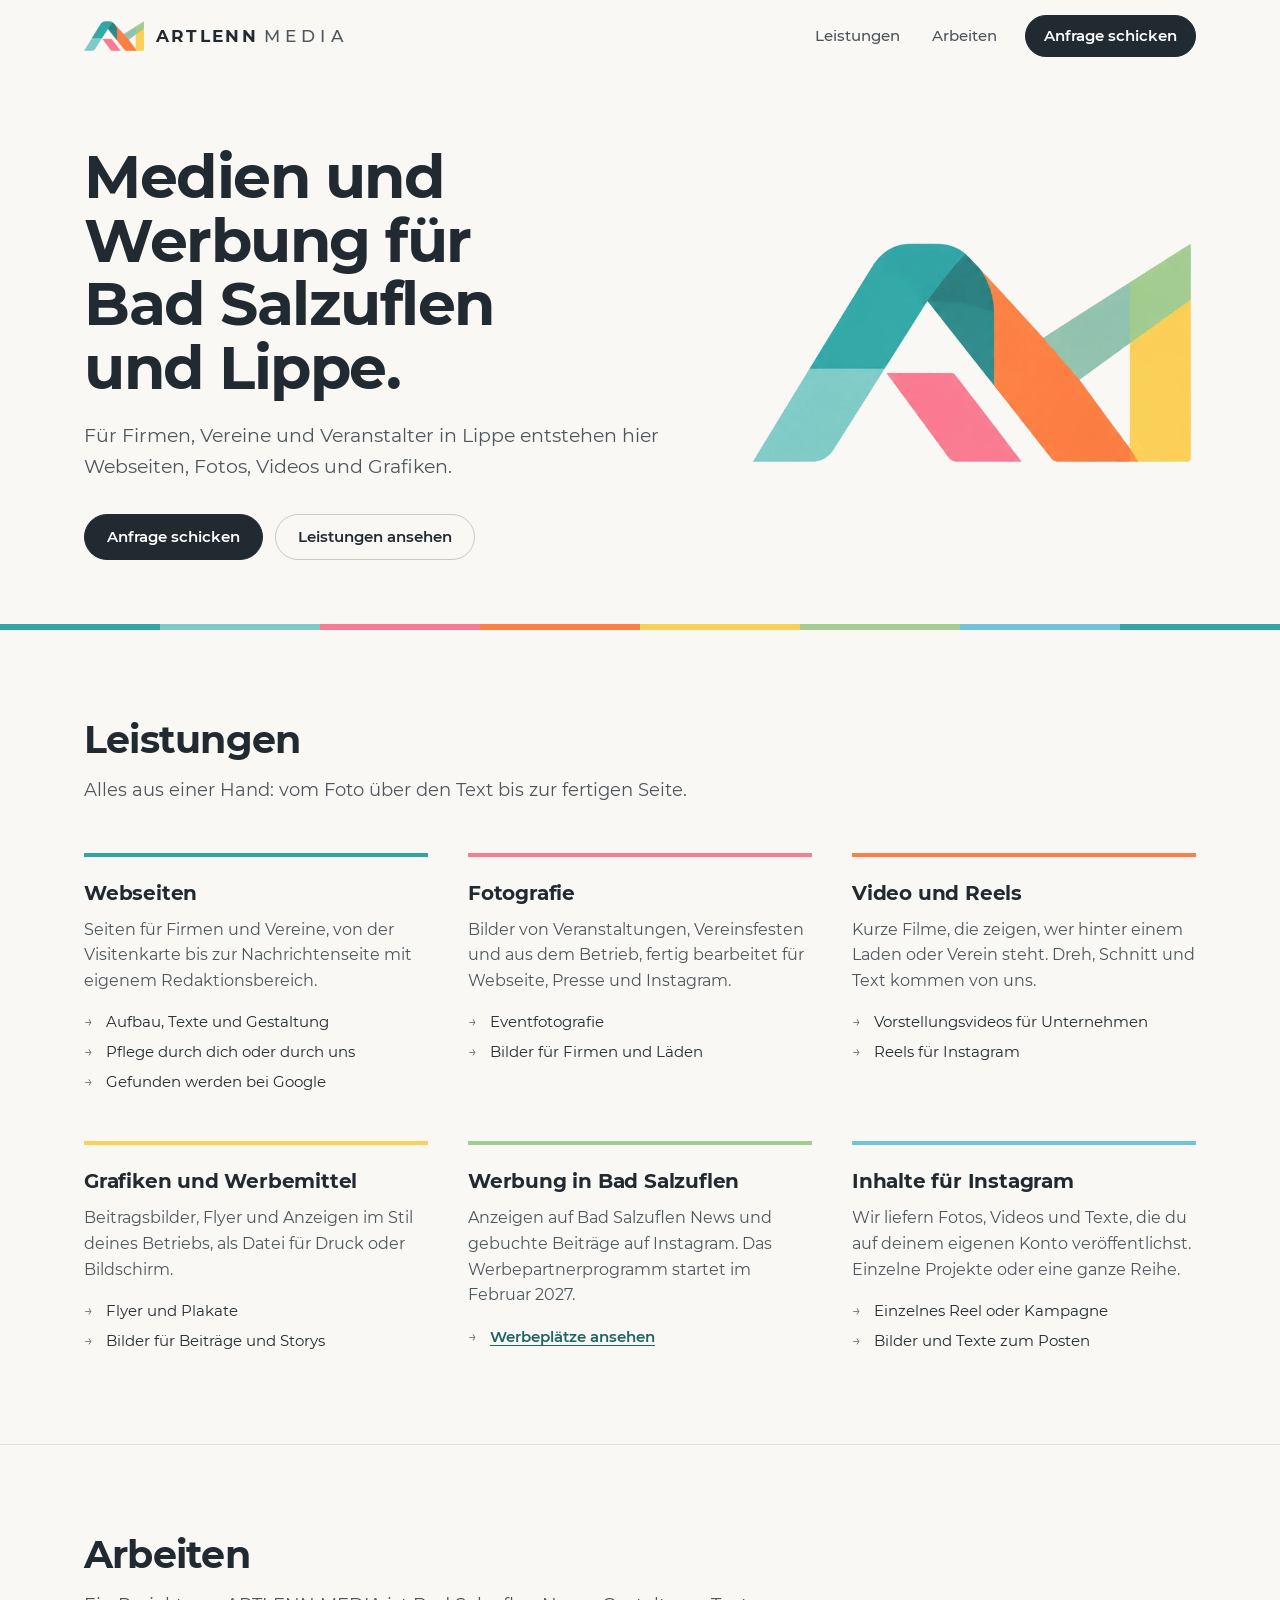
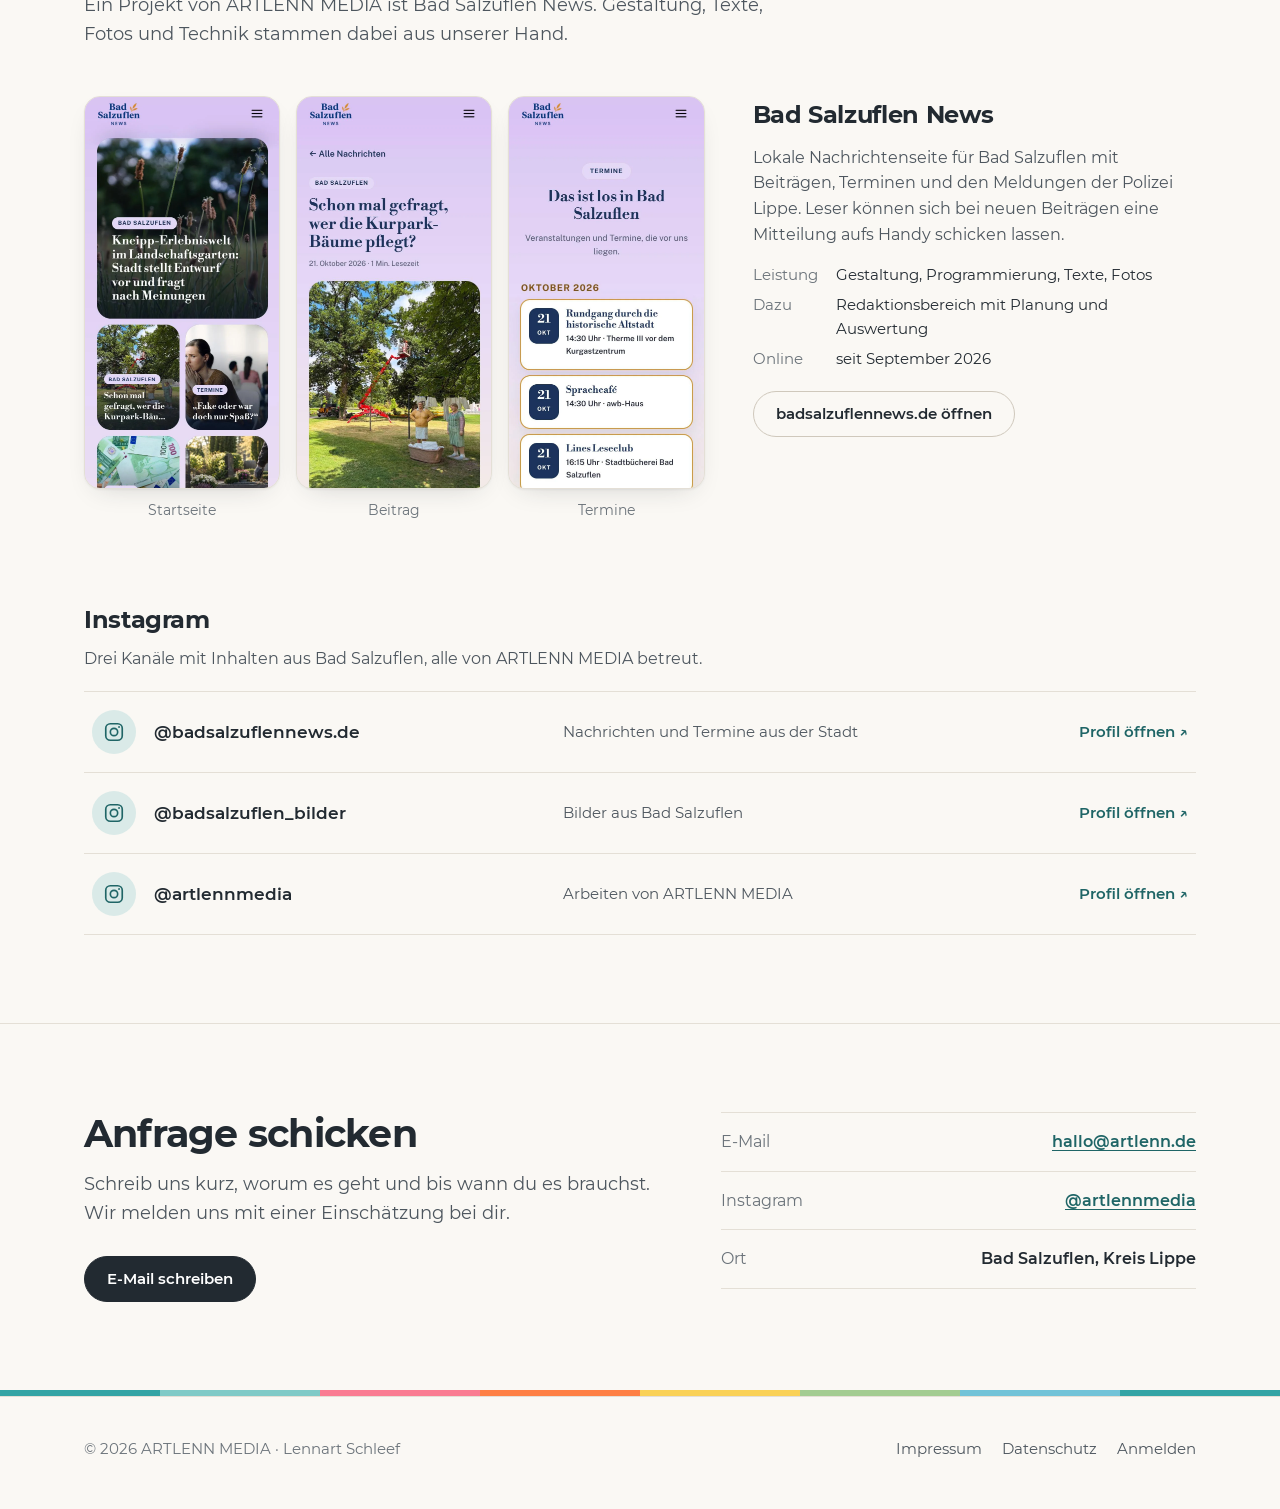
==== index.html @ 6cbd178b "Webseite von ARTLENN MEDIA mit MeinOrbit Co-Authored-By: Claude Opus 5.5 <noreply@anthropic.com>" ====
<!doctype html>
<html lang="de">
<head>
  <meta charset="utf-8">
  <meta name="viewport" content="width=device-width, initial-scale=1, viewport-fit=cover">
  <title>ARTLENN MEDIA · Fotos, Videos, Webseiten und Werbung aus Bad Salzuflen</title>
  <meta name="description" content="ARTLENN MEDIA aus Bad Salzuflen: Webseiten, Fotos, Videos, Grafiken und Werbung für Firmen und Vereine in Lippe. Betreiber von Bad Salzuflen News.">
  <meta name="theme-color" content="#FAF8F4" media="(prefers-color-scheme: light)">
  <meta name="theme-color" content="#161A1E" media="(prefers-color-scheme: dark)">
  <meta property="og:title" content="ARTLENN MEDIA">
  <meta property="og:description" content="Webseiten, Fotos, Videos, Grafiken und Werbung aus Bad Salzuflen.">
  <meta property="og:image" content="assets/img/icon-512.png">
  <link rel="icon" href="assets/img/favicon-64.png" type="image/png">
  <link rel="apple-touch-icon" href="assets/img/apple-touch-icon.png">
  <link rel="preload" href="assets/fonts/Montserrat-Bold.ttf" as="font" type="font/ttf" crossorigin>
  <link rel="stylesheet" href="assets/css/grund.css">
  <link rel="stylesheet" href="assets/css/seite.css">
  <script>document.documentElement.classList.add('js')</script>
</head>
<body>

<header class="kopf" id="kopf">
  <div class="rahmen">
    <a class="marke" href="#" aria-label="ARTLENN MEDIA, zum Seitenanfang">
      <img src="assets/img/zeichen.webp" alt="" width="60" height="30">
      <b>ARTLENN<span>MEDIA</span></b>
    </a>
    <button class="menue-knopf" type="button" aria-expanded="false" aria-controls="menue" aria-label="Menü öffnen">
      <svg viewBox="0 0 24 24" fill="none" stroke="currentColor" stroke-width="2" stroke-linecap="round" aria-hidden="true"><path d="M4 7h16M4 12h16M4 17h16"/></svg>
    </button>
    <nav id="menue" aria-label="Hauptmenü">
      <a href="#leistungen">Leistungen</a>
      <a href="#arbeiten">Arbeiten</a>
      <a class="knopf" href="#kontakt">Anfrage schicken</a>
    </nav>
  </div>
</header>

<main>
  <section class="einstieg">
    <div class="rahmen">
      <div>
        <h1>Medien und Werbung für Bad&nbsp;Salzuflen und Lippe.</h1>
        <p>Für Firmen, Vereine und Veranstalter in Lippe entstehen hier Webseiten, Fotos, Videos und Grafiken.</p>
        <div class="knoepfe">
          <a class="knopf" href="#kontakt">Anfrage schicken</a>
          <a class="knopf zweit" href="#leistungen">Leistungen ansehen</a>
        </div>
      </div>
      <img class="bild" src="assets/img/zeichen.webp" alt="Zeichen von ARTLENN MEDIA" width="699" height="352">
    </div>
  </section>

  <div class="streifen" aria-hidden="true"><i></i><i></i><i></i><i></i><i></i><i></i><i></i><i></i></div>

  <section class="abschnitt" id="leistungen" style="border-top:0">
    <div class="rahmen">
      <h2 class="zeigen">Leistungen</h2>
      <p class="vorspann zeigen">Alles aus einer Hand: vom Foto über den Text bis zur fertigen Seite.</p>
      <ul class="leistungen">
        <li class="zeigen" style="--farbe: var(--petrol)">
          <h3>Webseiten</h3>
          <p>Seiten für Firmen und Vereine, von der Visitenkarte bis zur Nachrichtenseite mit eigenem Redaktionsbereich.</p>
          <ul><li>Aufbau, Texte und Gestaltung</li><li>Pflege durch dich oder durch uns</li><li>Gefunden werden bei Google</li></ul>
        </li>
        <li class="zeigen" style="--farbe: var(--pink)">
          <h3>Fotografie</h3>
          <p>Bilder von Veranstaltungen, Vereinsfesten und aus dem Betrieb, fertig bearbeitet für Webseite, Presse und Instagram.</p>
          <ul><li>Eventfotografie</li><li>Bilder für Firmen und Läden</li></ul>
        </li>
        <li class="zeigen" style="--farbe: var(--orange)">
          <h3>Video und Reels</h3>
          <p>Kurze Filme, die zeigen, wer hinter einem Laden oder Verein steht. Dreh, Schnitt und Text kommen von uns.</p>
          <ul><li>Vorstellungsvideos für Unternehmen</li><li>Reels für Instagram</li></ul>
        </li>
        <li class="zeigen" style="--farbe: var(--gelb)">
          <h3>Grafiken und Werbemittel</h3>
          <p>Beitragsbilder, Flyer und Anzeigen im Stil deines Betriebs, als Datei für Druck oder Bildschirm.</p>
          <ul><li>Flyer und Plakate</li><li>Bilder für Beiträge und Storys</li></ul>
        </li>
        <li class="zeigen" style="--farbe: var(--gruen)">
          <h3>Werbung in Bad Salzuflen</h3>
          <p>Anzeigen auf Bad Salzuflen News und gebuchte Beiträge auf Instagram. Das Werbepartnerprogramm startet im Februar 2027.</p>
          <ul><li><a href="https://badsalzuflennews.de/werbung.html">Werbeplätze ansehen</a></li></ul>
        </li>
        <li class="zeigen" style="--farbe: var(--himmel)">
          <h3>Inhalte für Instagram</h3>
          <p>Wir liefern Fotos, Videos und Texte, die du auf deinem eigenen Konto veröffentlichst. Einzelne Projekte oder eine ganze Reihe.</p>
          <ul><li>Einzelnes Reel oder Kampagne</li><li>Bilder und Texte zum Posten</li></ul>
        </li>
      </ul>
    </div>
  </section>

  <section class="abschnitt" id="arbeiten">
    <div class="rahmen">
      <h2 class="zeigen">Arbeiten</h2>
      <p class="vorspann zeigen">Ein Projekt von ARTLENN MEDIA ist Bad&nbsp;Salzuflen&nbsp;News. Gestaltung, Texte, Fotos und Technik stammen dabei aus unserer Hand.</p>

      <article class="arbeit">
        <div class="handybilder zeigen">
          <figure><img src="assets/img/bsn-handy-start.webp" alt="Startseite von Bad Salzuflen News auf dem Handy" width="780" height="1560" loading="lazy"><figcaption>Startseite</figcaption></figure>
          <figure><img src="assets/img/bsn-handy-beitrag.webp" alt="Ein Beitrag auf Bad Salzuflen News" width="780" height="1560" loading="lazy"><figcaption>Beitrag</figcaption></figure>
          <figure><img src="assets/img/bsn-handy-termine.webp" alt="Terminseite von Bad Salzuflen News" width="780" height="1560" loading="lazy"><figcaption>Termine</figcaption></figure>
        </div>
        <div class="zeigen">
          <h3>Bad Salzuflen News</h3>
          <p>Lokale Nachrichtenseite für Bad Salzuflen mit Beiträgen, Terminen und den Meldungen der Polizei Lippe. Leser können sich bei neuen Beiträgen eine Mitteilung aufs Handy schicken lassen.</p>
          <dl>
            <dt>Leistung</dt><dd>Gestaltung, Programmierung, Texte, Fotos</dd>
            <dt>Dazu</dt><dd>Redaktionsbereich mit Planung und Auswertung</dd>
            <dt>Online</dt><dd>seit September 2026</dd>
          </dl>
          <a class="knopf zweit" href="https://badsalzuflennews.de">badsalzuflennews.de öffnen</a>
        </div>
      </article>

      <div class="konten-kopf zeigen">
        <h3>Instagram</h3>
        <p>Drei Kanäle mit Inhalten aus Bad Salzuflen, alle von ARTLENN MEDIA betreut.</p>
      </div>
      <ul class="konten zeigen">
        <li><a href="https://www.instagram.com/badsalzuflennews.de/"><span class="ig"><svg viewBox="0 0 24 24" fill="none" stroke="currentColor" stroke-width="1.8" aria-hidden="true"><rect x="3" y="3" width="18" height="18" rx="5"/><circle cx="12" cy="12" r="4"/><circle cx="17.5" cy="6.5" r="1" fill="currentColor" stroke="none"/></svg></span><span class="name">@badsalzuflennews.de</span><span class="was">Nachrichten und Termine aus der Stadt</span><span class="pfeil">Profil öffnen ↗</span></a></li>
        <li><a href="https://www.instagram.com/badsalzuflen_bilder/"><span class="ig"><svg viewBox="0 0 24 24" fill="none" stroke="currentColor" stroke-width="1.8" aria-hidden="true"><rect x="3" y="3" width="18" height="18" rx="5"/><circle cx="12" cy="12" r="4"/><circle cx="17.5" cy="6.5" r="1" fill="currentColor" stroke="none"/></svg></span><span class="name">@badsalzuflen_bilder</span><span class="was">Bilder aus Bad Salzuflen</span><span class="pfeil">Profil öffnen ↗</span></a></li>
        <li><a href="https://www.instagram.com/artlennmedia/"><span class="ig"><svg viewBox="0 0 24 24" fill="none" stroke="currentColor" stroke-width="1.8" aria-hidden="true"><rect x="3" y="3" width="18" height="18" rx="5"/><circle cx="12" cy="12" r="4"/><circle cx="17.5" cy="6.5" r="1" fill="currentColor" stroke="none"/></svg></span><span class="name">@artlennmedia</span><span class="was">Arbeiten von ARTLENN MEDIA</span><span class="pfeil">Profil öffnen ↗</span></a></li>
      </ul>
    </div>
  </section>


  <section class="abschnitt" id="kontakt">
    <div class="rahmen kontakt">
      <div class="zeigen">
        <h2>Anfrage schicken</h2>
        <p class="vorspann" style="margin-bottom:28px">Schreib uns kurz, worum es geht und bis wann du es brauchst. Wir melden uns mit einer Einschätzung bei dir.</p>
        <a class="knopf" id="mail-knopf" href="mailto:hallo@artlenn.de?subject=Anfrage%20an%20ARTLENN%20MEDIA">E-Mail schreiben</a>
      </div>
      <div class="zeigen">
        <ul>
          <li><span>E-Mail</span><a href="mailto:hallo@artlenn.de">hallo@artlenn.de</a></li>
          <li><span>Instagram</span><a href="https://www.instagram.com/artlennmedia/">@artlennmedia</a></li>
          <li><span>Ort</span><b style="font-weight:600">Bad Salzuflen, Kreis Lippe</b></li>
        </ul>
      </div>
    </div>
  </section>
</main>

<div class="streifen" aria-hidden="true"><i></i><i></i><i></i><i></i><i></i><i></i><i></i><i></i></div>
<footer class="fuss">
  <div class="rahmen">
    <span>© <span id="jahr">2026</span> ARTLENN MEDIA · Lennart Schleef</span>
    <nav aria-label="Rechtliches">
      <a href="impressum.html">Impressum</a>
      <a href="datenschutz.html">Datenschutz</a>
      <a href="anmelden.html">Anmelden</a>
    </nav>
  </div>
</footer>

<script src="assets/js/seite.js"></script>
</body>
</html>
---- assets/css/grund.css ----
/* ARTLENN MEDIA: Farben, Schrift und Grundregeln für Webseite und MeinOrbit.
   Die Markenfarben sind aus dem Logo abgenommen (2026-10-21). Sie dienen als
   Flächen und Streifen, nie als Schriftfarbe auf Hell: dafür sind sie zu blass.
   Für Links und Hervorhebungen gibt es --link (dunkles Petrol, Kontrast über 5:1). */

@font-face { font-family: "Montserrat"; src: url("../fonts/Montserrat-Regular.ttf") format("truetype"); font-weight: 400; font-display: swap; }
@font-face { font-family: "Montserrat"; src: url("../fonts/Montserrat-Medium.ttf") format("truetype"); font-weight: 500; font-display: swap; }
@font-face { font-family: "Montserrat"; src: url("../fonts/Montserrat-SemiBold.ttf") format("truetype"); font-weight: 600; font-display: swap; }
@font-face { font-family: "Montserrat"; src: url("../fonts/Montserrat-Bold.ttf") format("truetype"); font-weight: 700; font-display: swap; }

:root {
  /* Logo-Farben */
  --petrol: #33A4A5;
  --petrol-hell: #7FCAC7;
  --petrol-dunkel: #2D7F81;
  --pink: #FA7C92;
  --orange: #FE7F44;
  --gruen: #A3CC91;
  --gelb: #FAD156;
  --himmel: #72C3D8;

  /* Flächen und Schrift */
  --grund: #FAF8F4;
  --flaeche: #FFFFFF;
  --flaeche-2: #F3F0EA;
  --schrift: #222A31;
  --schrift-2: #4D565E;
  --schrift-3: #6B737A;
  --linie: #E4DFD6;
  --linie-stark: #CFC8BC;
  --link: #1F6566;
  --knopf: #222A31;
  --knopf-schrift: #FFFFFF;
  --fokus: #2D7F81;
  --gut: #2E7D4F;
  --gut-weich: #E3F1E7;
  --warn: #9A5B00;
  --warn-weich: #FBF0DA;
  --fehler: #B3261E;
  --fehler-weich: #FBE7E5;

  --schriftart: "Montserrat", -apple-system, BlinkMacSystemFont, "Segoe UI", sans-serif;
  --rund: 10px;
  --rund-klein: 6px;
  --breite: 1160px;
  color-scheme: light;
}

@media (prefers-color-scheme: dark) {
  :root {
    --grund: #161A1E;
    --flaeche: #1E2328;
    --flaeche-2: #252B31;
    --schrift: #EEF0F1;
    --schrift-2: #B9C0C6;
    --schrift-3: #949CA3;
    --linie: #323940;
    --linie-stark: #48515A;
    --link: #8FD3D1;
    --knopf: #EEF0F1;
    --knopf-schrift: #161A1E;
    --fokus: #8FD3D1;
    --gut: #8CD3A5;
    --gut-weich: #1D3127;
    --warn: #F2C26B;
    --warn-weich: #362B17;
    --fehler: #FF9B91;
    --fehler-weich: #3A1F1D;
    color-scheme: dark;
  }
}

*, *::before, *::after { box-sizing: border-box; }
html { -webkit-text-size-adjust: 100%; }
body {
  margin: 0;
  background: var(--grund);
  color: var(--schrift);
  font-family: var(--schriftart);
  font-size: 16px;
  line-height: 1.6;
  -webkit-font-smoothing: antialiased;
}
img { max-width: 100%; display: block; }
a { color: var(--link); text-underline-offset: 3px; }
button, input, select, textarea { font: inherit; color: inherit; }
:focus-visible { outline: 3px solid var(--fokus); outline-offset: 2px; border-radius: 4px; }

/* Der Farbstreifen aus dem Logo (unter MEDIA). */
.streifen { display: flex; height: 6px; }
.streifen i { flex: 1; }
.streifen i:nth-child(1) { background: var(--petrol); }
.streifen i:nth-child(2) { background: var(--petrol-hell); }
.streifen i:nth-child(3) { background: var(--pink); }
.streifen i:nth-child(4) { background: var(--orange); }
.streifen i:nth-child(5) { background: var(--gelb); }
.streifen i:nth-child(6) { background: var(--gruen); }
.streifen i:nth-child(7) { background: var(--himmel); }
.streifen i:nth-child(8) { background: var(--petrol); }

/* Wortmarke als echte Schrift neben dem Zeichen */
.marke { display: inline-flex; align-items: center; gap: 12px; text-decoration: none; color: var(--schrift); }
.marke img { height: 30px; width: auto; }
.marke b { font-weight: 700; letter-spacing: .14em; font-size: 17px; line-height: 1; }
.marke b span { font-weight: 500; letter-spacing: .3em; margin-left: .35em; color: var(--schrift-2); }

.knopf {
  display: inline-flex; align-items: center; justify-content: center; gap: 8px;
  min-height: 46px; padding: 0 22px; border-radius: 999px;
  background: var(--knopf); color: var(--knopf-schrift);
  border: 1.5px solid var(--knopf); font-weight: 600; font-size: 15px;
  text-decoration: none; cursor: pointer;
  transition: transform .16s ease, background-color .16s ease, color .16s ease;
}
.knopf:active { transform: scale(.97); }
.knopf.zweit { background: transparent; color: var(--schrift); border-color: var(--linie-stark); }
@media (hover: hover) {
  .knopf:hover { background: var(--petrol-dunkel); border-color: var(--petrol-dunkel); color: #fff; }
  .knopf.zweit:hover { background: var(--flaeche-2); color: var(--schrift); border-color: var(--schrift-3); }
}

.unsichtbar { position: absolute !important; width: 1px; height: 1px; overflow: hidden; clip: rect(0 0 0 0); white-space: nowrap; }

@media (prefers-reduced-motion: reduce) {
  *, *::before, *::after { transition-duration: 0s !important; animation-duration: 0s !important; }
}
---- assets/css/seite.css ----
/* Öffentliche Webseite von ARTLENN MEDIA */

.rahmen { width: 100%; max-width: var(--breite); margin: 0 auto; padding: 0 24px; }
@media (max-width: 600px) { .rahmen { padding: 0 16px; } }

/* Kopfleiste */
.kopf {
  position: sticky; top: 0; z-index: 20;
  background: color-mix(in srgb, var(--grund) 88%, transparent);
  -webkit-backdrop-filter: saturate(160%) blur(14px); backdrop-filter: saturate(160%) blur(14px);
  border-bottom: 1px solid transparent;
  transition: border-color .2s ease;
}
.kopf.gerollt { border-bottom-color: var(--linie); }
.kopf .rahmen { display: flex; align-items: center; justify-content: space-between; gap: 24px; height: 72px; }
.kopf nav { display: flex; align-items: center; gap: 4px; }
.kopf nav a:not(.knopf) {
  color: var(--schrift-2); text-decoration: none; font-weight: 500; font-size: 15px;
  padding: 10px 14px; border-radius: 999px; transition: color .16s ease, background-color .16s ease;
}
.kopf nav a:not(.knopf):hover { color: var(--schrift); background: var(--flaeche-2); }
.kopf nav .knopf { margin-left: 10px; min-height: 42px; padding: 0 18px; }
.menue-knopf { display: none; }

@media (max-width: 860px) {
  .kopf .rahmen { height: 64px; }
  .marke img { height: 26px; }
  .marke b { font-size: 15px; }
  .menue-knopf {
    display: inline-flex; align-items: center; justify-content: center;
    width: 46px; height: 46px; border: 0; background: transparent; border-radius: 999px; cursor: pointer;
  }
  .menue-knopf svg { width: 26px; height: 26px; }
  .kopf nav {
    position: absolute; left: 0; right: 0; top: 64px;
    flex-direction: column; align-items: stretch; gap: 0;
    background: var(--grund); border-bottom: 1px solid var(--linie);
    padding: 8px 16px 20px;
    opacity: 0; transform: translateY(-6px); pointer-events: none; visibility: hidden;
    transition: opacity .18s ease, transform .18s ease, visibility 0s linear .18s;
  }
  .kopf.offen nav { opacity: 1; transform: none; pointer-events: auto; visibility: visible; transition: opacity .18s ease, transform .18s ease; }
  .kopf nav a:not(.knopf) { padding: 14px 4px; border-radius: 0; border-bottom: 1px solid var(--linie); font-size: 17px; }
  .kopf nav .knopf { margin: 16px 0 0; }
}

/* Einstieg */
.einstieg { padding: 72px 0 64px; }
.einstieg .rahmen { display: grid; grid-template-columns: 1.15fr .85fr; gap: 56px; align-items: center; }
.einstieg h1 {
  margin: 0 0 22px; font-size: clamp(36px, 5.4vw, 60px); line-height: 1.06;
  letter-spacing: -.025em; font-weight: 700; text-wrap: balance;
}
.einstieg p { margin: 0 0 32px; font-size: 19px; color: var(--schrift-2); max-width: 34em; }
.einstieg .knoepfe { display: flex; flex-wrap: wrap; gap: 12px; }
.einstieg .bild { justify-self: center; width: 100%; max-width: 440px; height: auto; }
@media (max-width: 860px) {
  .einstieg { padding: 40px 0 48px; }
  .einstieg .rahmen { grid-template-columns: 1fr; gap: 36px; }
  .einstieg .bild { order: -1; max-width: 180px; justify-self: start; }
  .einstieg p { font-size: 17px; }
}

/* Abschnitte */
.abschnitt { padding: 88px 0; border-top: 1px solid var(--linie); }
.abschnitt h2 { margin: 0 0 14px; font-size: clamp(28px, 3.4vw, 38px); line-height: 1.15; letter-spacing: -.02em; font-weight: 700; }
.abschnitt .vorspann { margin: 0 0 48px; color: var(--schrift-2); font-size: 18px; max-width: 40em; }
@media (max-width: 600px) { .abschnitt { padding: 60px 0; } .abschnitt .vorspann { margin-bottom: 32px; font-size: 16px; } }

/* Leistungen: Liste mit Farbstrich wie im Logo, keine Kästen */
.leistungen { display: grid; grid-template-columns: repeat(3, 1fr); gap: 44px 40px; margin: 0; padding: 0; list-style: none; }
.leistungen li { border-top: 4px solid var(--farbe, var(--petrol)); padding-top: 20px; }
.leistungen h3 { margin: 0 0 8px; font-size: 20px; font-weight: 700; letter-spacing: -.01em; }
.leistungen p { margin: 0 0 14px; color: var(--schrift-2); }
.leistungen ul { margin: 0; padding: 0; list-style: none; font-size: 15px; }
.leistungen ul li { border: 0; padding: 3px 0 3px 22px; position: relative; }
.leistungen ul li::before { content: "→"; position: absolute; left: 0; color: var(--schrift-3); }
.leistungen a { font-weight: 600; }
@media (max-width: 960px) { .leistungen { grid-template-columns: repeat(2, 1fr); } }
@media (max-width: 600px) { .leistungen { grid-template-columns: 1fr; gap: 36px; } }

/* Arbeiten */
.arbeit { display: grid; grid-template-columns: 1.4fr 1fr; gap: 48px; align-items: start; }
.arbeit + .arbeit { margin-top: 72px; }
/* Drei echte Handy-Bildschirmfotos, gleich groß nebeneinander, ohne Gerät drumherum */
.handybilder { display: grid; grid-template-columns: repeat(3, 1fr); gap: 16px; margin: 0; }
.handybilder figure { margin: 0; }
.handybilder img {
  display: block; width: 100%; height: auto; aspect-ratio: 1 / 2; object-fit: cover; object-position: top;
  border-radius: 16px; border: 1px solid var(--linie); background: var(--flaeche-2);
  box-shadow: 0 1px 2px rgba(34,42,49,.05), 0 10px 28px -14px rgba(34,42,49,.22);
}
.handybilder figcaption { margin-top: 10px; font-size: 14px; color: var(--schrift-3); text-align: center; }
@media (max-width: 600px) { .handybilder { gap: 10px; } .handybilder img { border-radius: 12px; } .handybilder figcaption { font-size: 13px; } }
.arbeit h3 { margin: 0 0 10px; font-size: 24px; letter-spacing: -.015em; }
.arbeit p { margin: 0 0 16px; color: var(--schrift-2); }
.arbeit dl { display: grid; grid-template-columns: auto 1fr; gap: 6px 18px; margin: 0 0 20px; font-size: 15px; }
.arbeit dt { color: var(--schrift-3); }
.arbeit dd { margin: 0; }
@media (max-width: 860px) { .arbeit { grid-template-columns: 1fr; gap: 28px; } }

/* Instagram: gleiche Zeilen wie im Kontakt, jedes Konto genau gleich aufgebaut */
.konten-kopf { margin: 80px 0 20px; }
.konten-kopf h3 { margin: 0 0 6px; font-size: 24px; letter-spacing: -.015em; }
.konten-kopf p { margin: 0; color: var(--schrift-2); }
.konten { list-style: none; margin: 0; padding: 0; border-top: 1px solid var(--linie); }
.konten a {
  display: grid; grid-template-columns: 44px minmax(0, 1.1fr) minmax(0, 1.4fr) auto; align-items: center; gap: 18px;
  padding: 18px 8px; border-bottom: 1px solid var(--linie); color: var(--schrift); text-decoration: none;
  transition: background-color .16s ease;
}
.konten li:first-child a { border-top: 0; }
.konten a:hover { background: var(--flaeche-2); }
.konten .ig {
  width: 44px; height: 44px; border-radius: 50%; display: grid; place-items: center;
  background: color-mix(in srgb, var(--petrol) 16%, transparent); color: var(--link);
}
.konten .ig svg { width: 22px; height: 22px; }
.konten .name { font-weight: 600; font-size: 17px; overflow-wrap: anywhere; }
.konten .was { color: var(--schrift-2); font-size: 15px; }
.konten .pfeil { color: var(--link); font-weight: 600; font-size: 15px; white-space: nowrap; }
@media (max-width: 700px) {
  .konten a { grid-template-columns: 44px minmax(0, 1fr) auto; gap: 2px 14px; padding: 16px 4px; }
  .konten .ig { grid-row: span 2; }
  .konten .was { grid-column: 2; grid-row: 2; font-size: 14px; }
  .konten .pfeil { grid-column: 3; grid-row: 1 / span 2; font-size: 0; }
  .konten .pfeil::after { content: "↗"; font-size: 20px; }
}

/* Kontakt */
.kontakt { display: grid; grid-template-columns: 1.1fr .9fr; gap: 56px; align-items: start; }
.kontakt ul { list-style: none; margin: 0; padding: 0; border-top: 1px solid var(--linie); }
.kontakt li { display: flex; justify-content: space-between; gap: 16px; padding: 16px 0; border-bottom: 1px solid var(--linie); flex-wrap: wrap; }
.kontakt li span { color: var(--schrift-3); }
.kontakt li a { font-weight: 600; }
.kontakt .hinweis { font-size: 15px; color: var(--schrift-3); margin-top: 20px; }
@media (max-width: 860px) { .kontakt { grid-template-columns: 1fr; gap: 32px; } }

/* Fuß */
.fuss { border-top: 1px solid var(--linie); padding: 40px 0 48px; font-size: 15px; color: var(--schrift-3); }
.fuss .rahmen { display: flex; justify-content: space-between; align-items: center; gap: 24px; flex-wrap: wrap; }
.fuss nav { display: flex; gap: 20px; flex-wrap: wrap; }
.fuss a { color: var(--schrift-2); text-decoration: none; }
.fuss a:hover { color: var(--schrift); text-decoration: underline; }

/* Textseiten (Impressum, Datenschutz) */
.text { max-width: 720px; padding: 56px 0 80px; }
.text h1 { font-size: clamp(30px, 4vw, 40px); letter-spacing: -.02em; line-height: 1.15; margin: 0 0 28px; }
.text h2 { font-size: 20px; margin: 36px 0 8px; }
.text p, .text li { color: var(--schrift-2); }

/* Sanftes Einblenden beim Scrollen, nur wenn erlaubt */
@media (prefers-reduced-motion: no-preference) {
  .js .zeigen { opacity: 0; transform: translateY(14px); transition: opacity .5s cubic-bezier(.2,.7,.2,1), transform .5s cubic-bezier(.2,.7,.2,1); }
  .js .zeigen.da { opacity: 1; transform: none; }
}
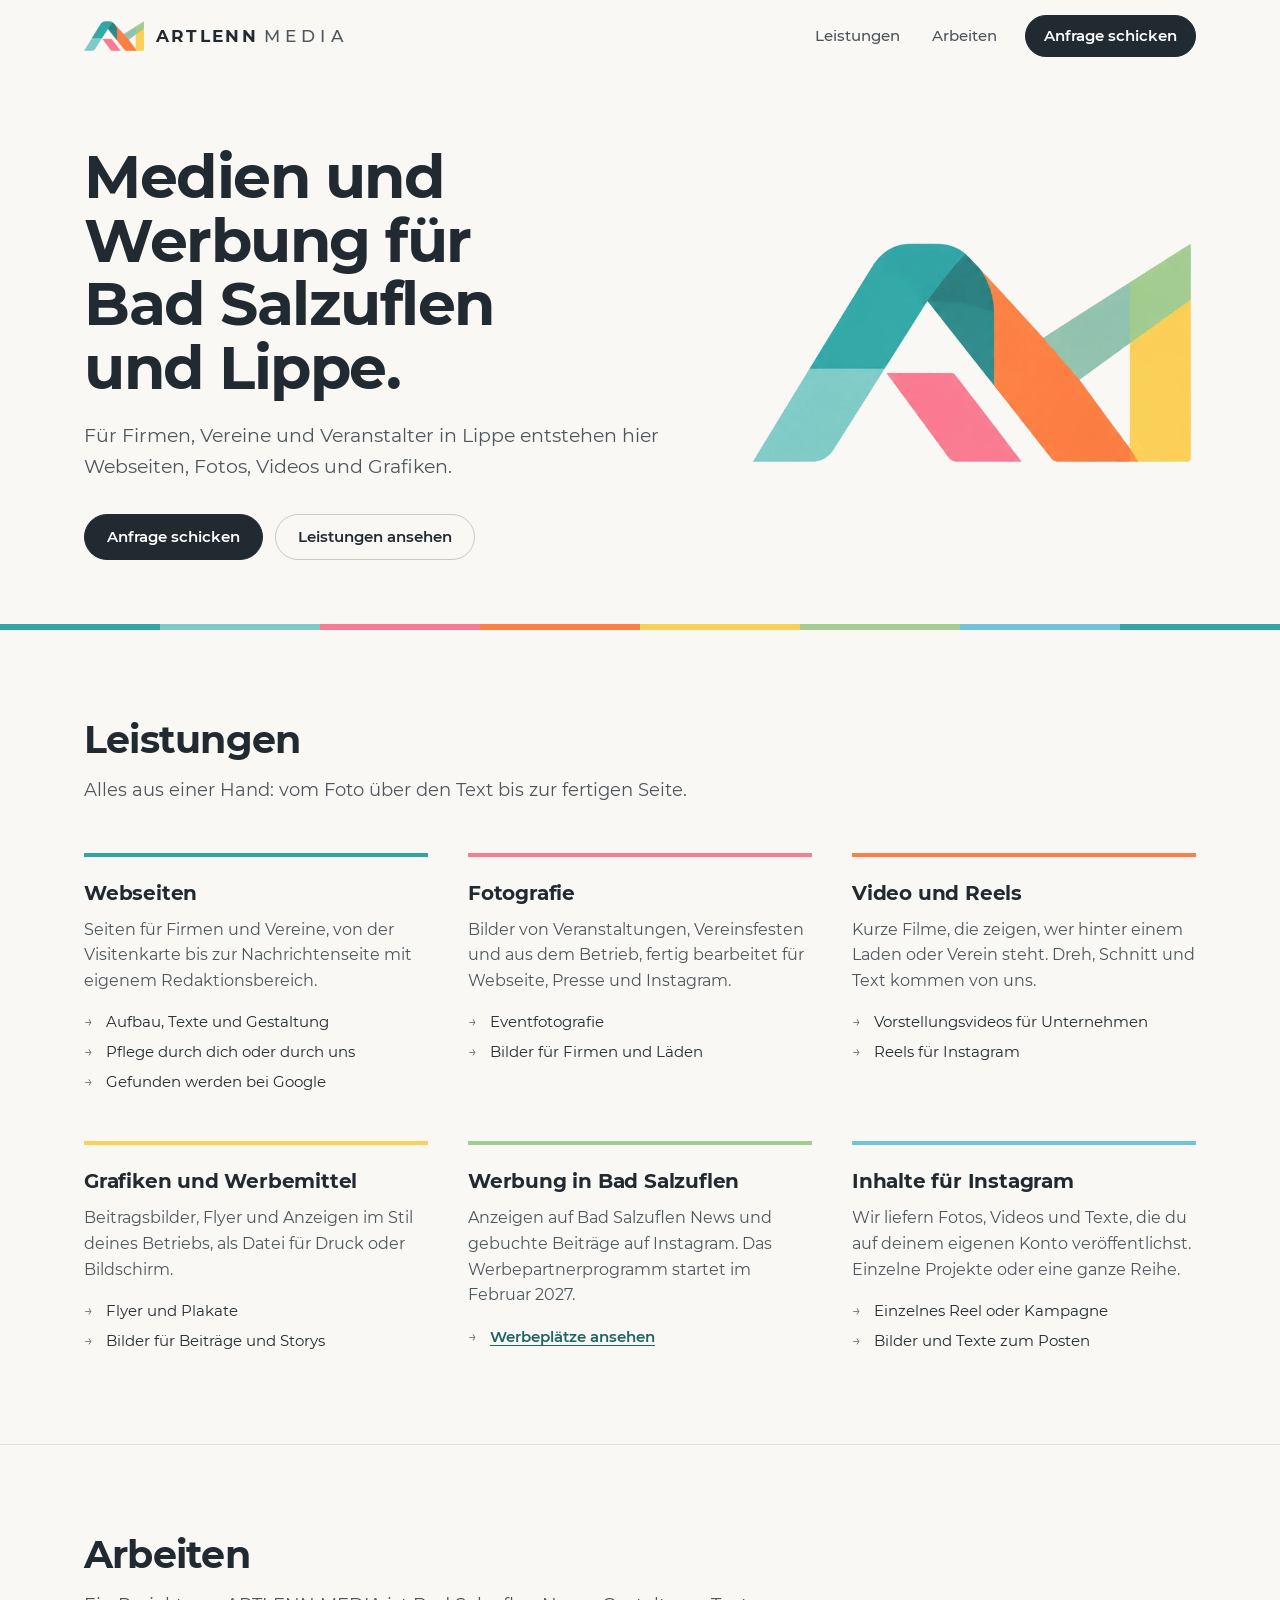
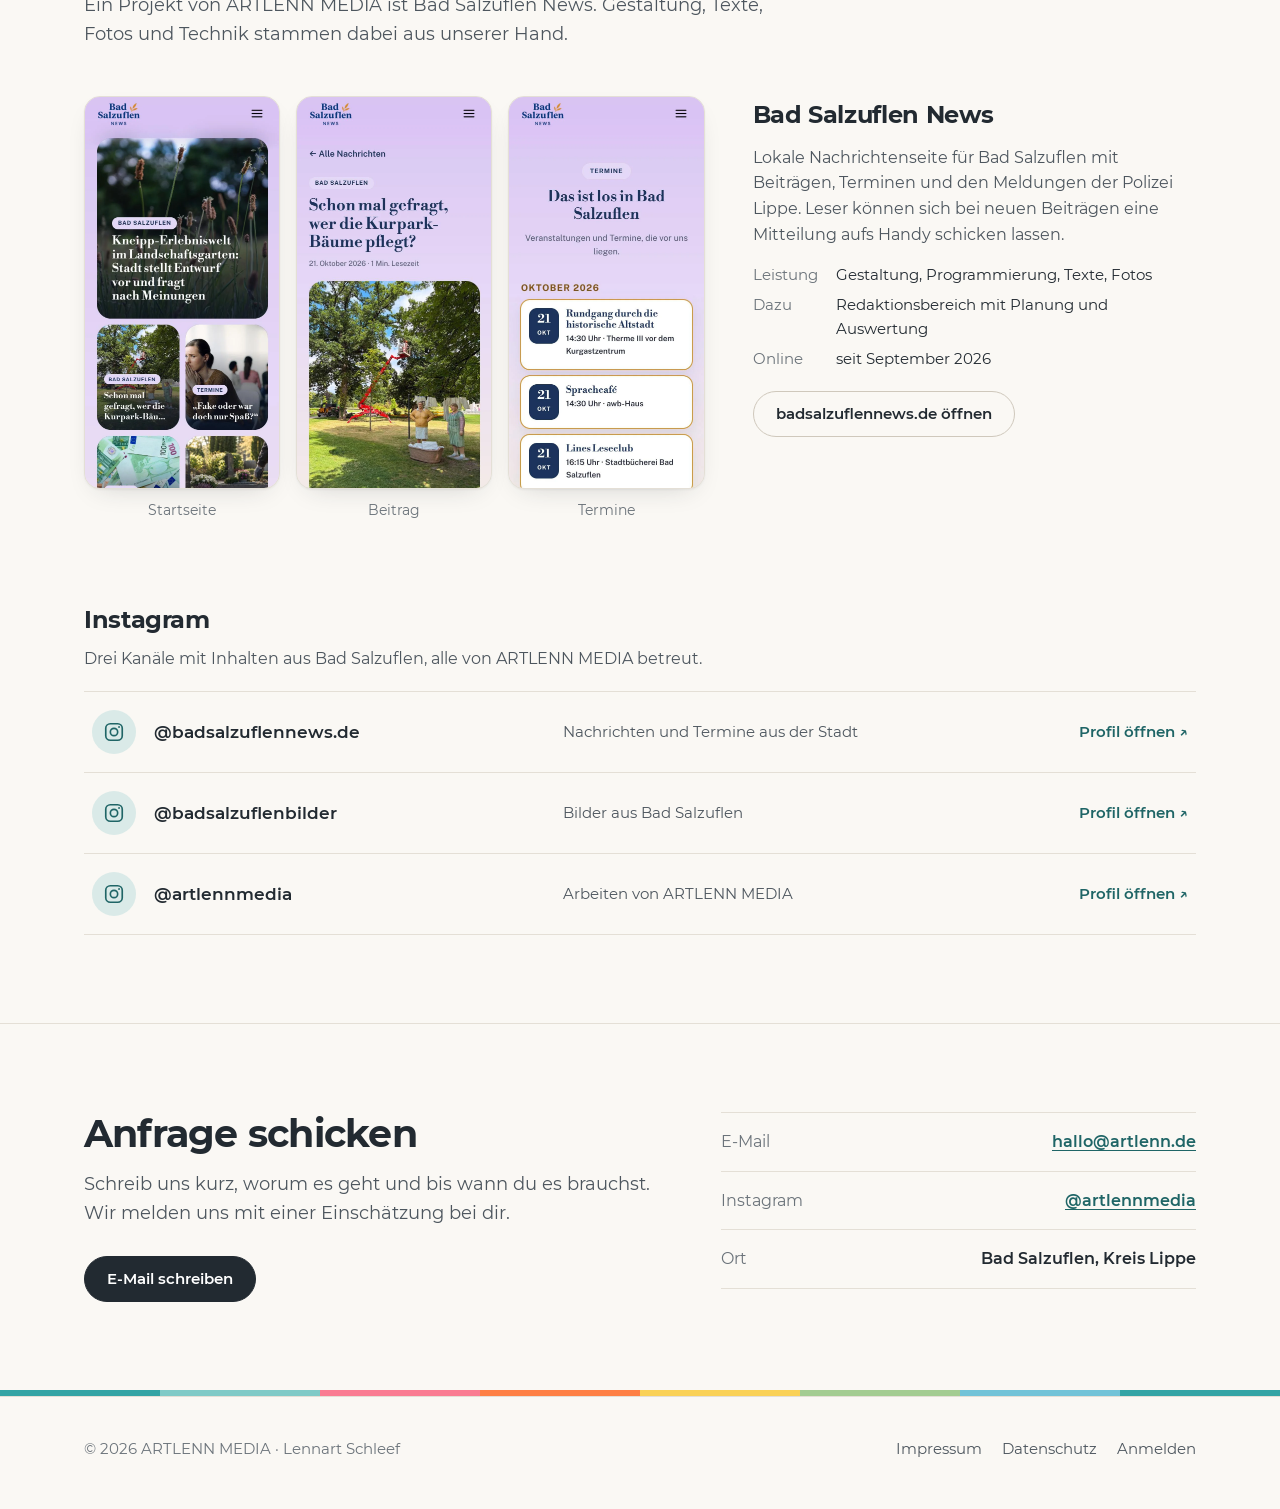
==== commit 9b0fd63f: "Instagram-Name @badsalzuflenbilder ohne Unterstrich Co-Authored-By: Claude Opus 5.5 <noreply@anthrop" ====
--- a/index.html
+++ b/index.html
@@ -9,13 +9,33 @@
   <meta name="theme-color" content="#161A1E" media="(prefers-color-scheme: dark)">
   <meta property="og:title" content="ARTLENN MEDIA">
   <meta property="og:description" content="Webseiten, Fotos, Videos, Grafiken und Werbung aus Bad Salzuflen.">
-  <meta property="og:image" content="assets/img/icon-512.png">
+  <meta property="og:image" content="https://artlenn.de/assets/img/icon-512.png">
+  <meta property="og:url" content="https://artlenn.de/">
+  <meta property="og:type" content="website">
+  <meta property="og:locale" content="de_DE">
+  <link rel="canonical" href="https://artlenn.de/">
   <link rel="icon" href="assets/img/favicon-64.png" type="image/png">
   <link rel="apple-touch-icon" href="assets/img/apple-touch-icon.png">
   <link rel="preload" href="assets/fonts/Montserrat-Bold.ttf" as="font" type="font/ttf" crossorigin>
   <link rel="stylesheet" href="assets/css/grund.css">
   <link rel="stylesheet" href="assets/css/seite.css">
   <script>document.documentElement.classList.add('js')</script>
+  <script type="application/ld+json">
+  {
+    "@context": "https://schema.org",
+    "@type": "ProfessionalService",
+    "name": "ARTLENN MEDIA",
+    "url": "https://artlenn.de/",
+    "logo": "https://artlenn.de/assets/img/icon-512.png",
+    "image": "https://artlenn.de/assets/img/icon-512.png",
+    "description": "Webseiten, Fotos, Videos, Grafiken und Werbung für Firmen und Vereine in Bad Salzuflen und Lippe. Betreiber von Bad Salzuflen News.",
+    "email": "hallo@artlenn.de",
+    "founder": {"@type": "Person", "name": "Lennart Schleef"},
+    "address": {"@type": "PostalAddress", "streetAddress": "Wiensieker Weg 15", "postalCode": "32108", "addressLocality": "Bad Salzuflen", "addressCountry": "DE"},
+    "areaServed": ["Bad Salzuflen", "Kreis Lippe"],
+    "sameAs": ["https://www.instagram.com/artlennmedia/", "https://badsalzuflennews.de/"]
+  }
+  </script>
 </head>
 <body>
 
@@ -121,7 +141,7 @@
       </div>
       <ul class="konten zeigen">
         <li><a href="https://www.instagram.com/badsalzuflennews.de/"><span class="ig"><svg viewBox="0 0 24 24" fill="none" stroke="currentColor" stroke-width="1.8" aria-hidden="true"><rect x="3" y="3" width="18" height="18" rx="5"/><circle cx="12" cy="12" r="4"/><circle cx="17.5" cy="6.5" r="1" fill="currentColor" stroke="none"/></svg></span><span class="name">@badsalzuflennews.de</span><span class="was">Nachrichten und Termine aus der Stadt</span><span class="pfeil">Profil öffnen ↗</span></a></li>
-        <li><a href="https://www.instagram.com/badsalzuflen_bilder/"><span class="ig"><svg viewBox="0 0 24 24" fill="none" stroke="currentColor" stroke-width="1.8" aria-hidden="true"><rect x="3" y="3" width="18" height="18" rx="5"/><circle cx="12" cy="12" r="4"/><circle cx="17.5" cy="6.5" r="1" fill="currentColor" stroke="none"/></svg></span><span class="name">@badsalzuflen_bilder</span><span class="was">Bilder aus Bad Salzuflen</span><span class="pfeil">Profil öffnen ↗</span></a></li>
+        <li><a href="https://www.instagram.com/badsalzuflenbilder/"><span class="ig"><svg viewBox="0 0 24 24" fill="none" stroke="currentColor" stroke-width="1.8" aria-hidden="true"><rect x="3" y="3" width="18" height="18" rx="5"/><circle cx="12" cy="12" r="4"/><circle cx="17.5" cy="6.5" r="1" fill="currentColor" stroke="none"/></svg></span><span class="name">@badsalzuflenbilder</span><span class="was">Bilder aus Bad Salzuflen</span><span class="pfeil">Profil öffnen ↗</span></a></li>
         <li><a href="https://www.instagram.com/artlennmedia/"><span class="ig"><svg viewBox="0 0 24 24" fill="none" stroke="currentColor" stroke-width="1.8" aria-hidden="true"><rect x="3" y="3" width="18" height="18" rx="5"/><circle cx="12" cy="12" r="4"/><circle cx="17.5" cy="6.5" r="1" fill="currentColor" stroke="none"/></svg></span><span class="name">@artlennmedia</span><span class="was">Arbeiten von ARTLENN MEDIA</span><span class="pfeil">Profil öffnen ↗</span></a></li>
       </ul>
     </div>
